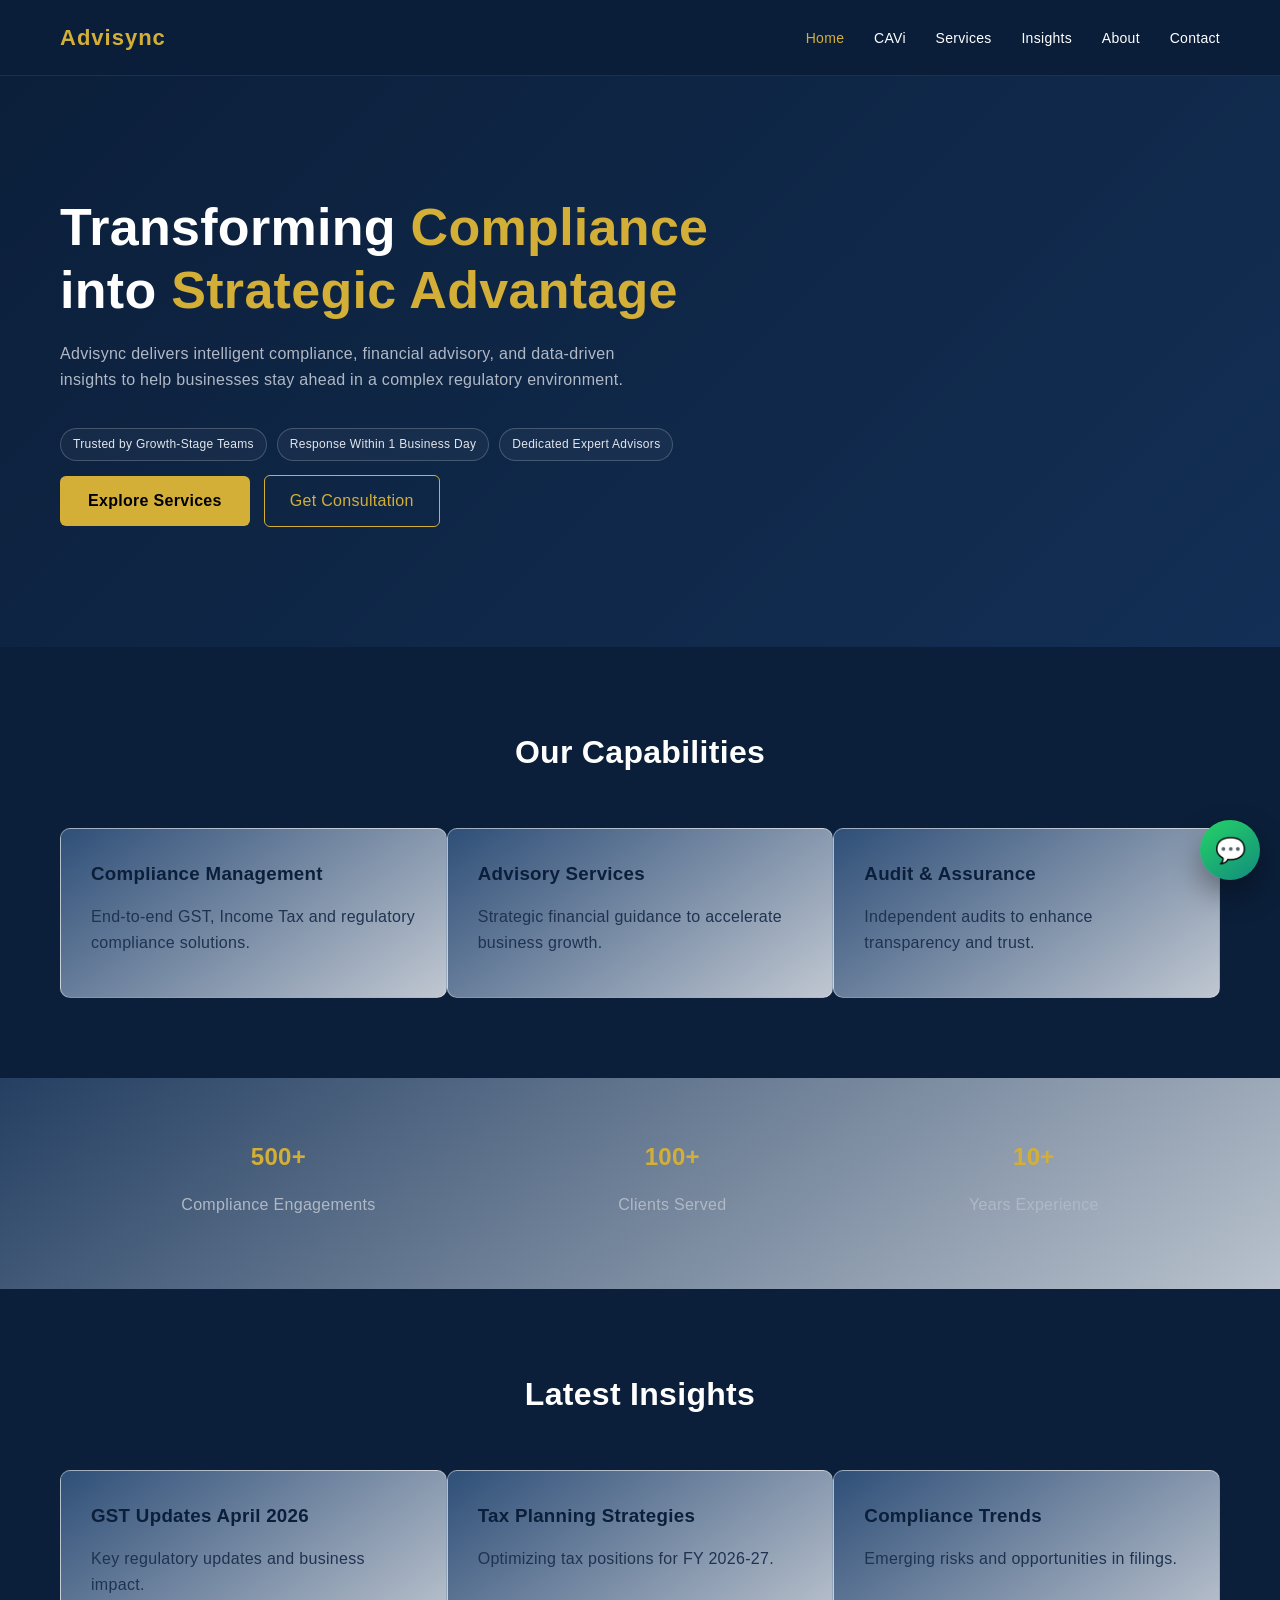
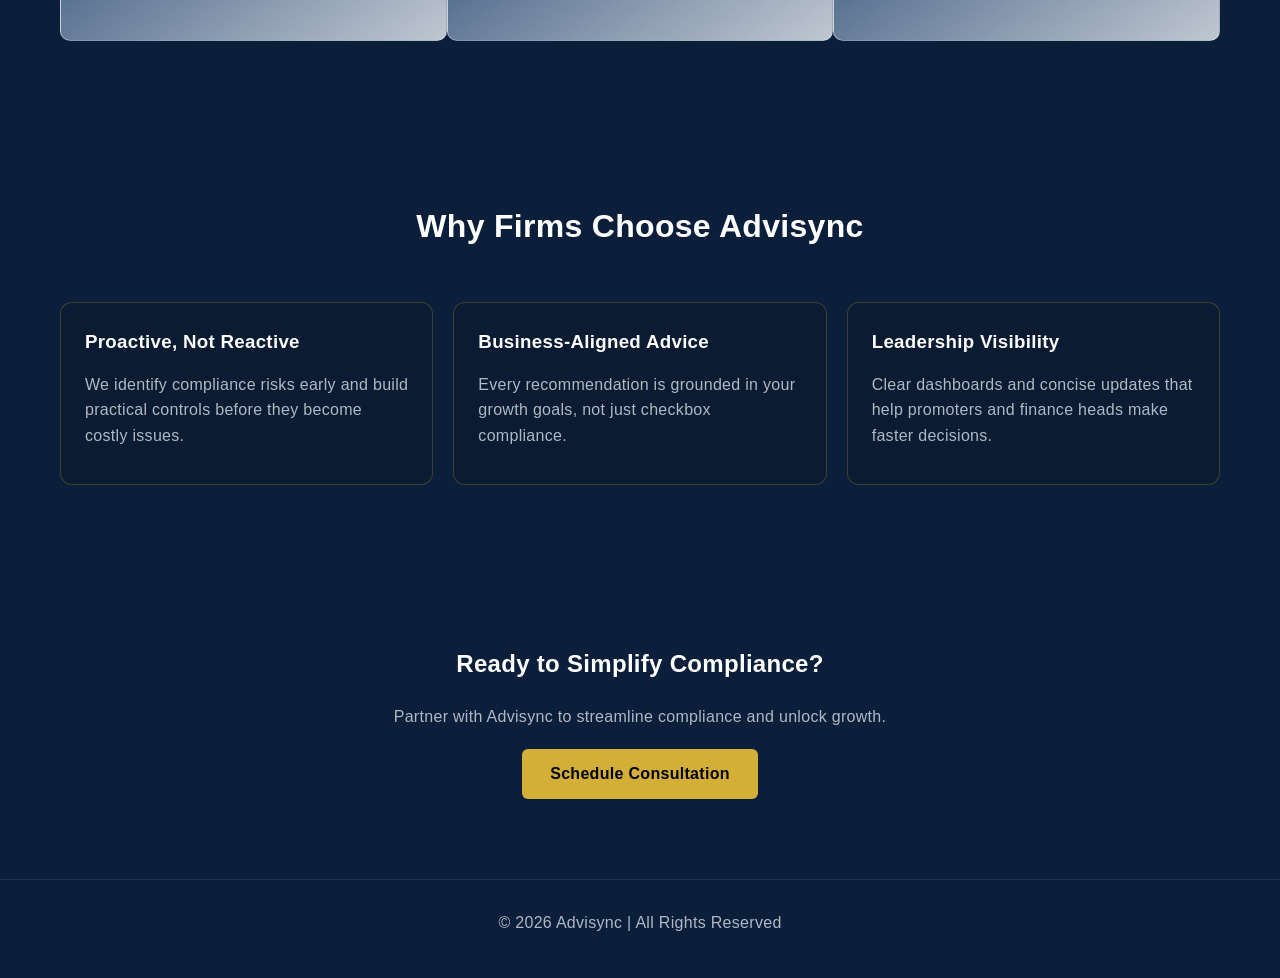
==== index.html @ ef825577 "Add TDS insights nested page" ====
<!DOCTYPE html>
<html lang="en">
<head>
    <meta charset="UTF-8">
    <meta name="viewport" content="width=device-width, initial-scale=1.0">
    <title>advisync | CAVi Tool for GST, ITC, TDS, AP & AR Reconciliation</title>

    <meta name="description" content="Advisync offers CAVi, an automation-first GST tool for ITC reconciliation, TDS reconciliation, accounts payable reconciliation, and accounts receivables reconciliation.">
    <meta name="keywords" content="CAVi, CAVi Tool, GST Tool, GST Automation Tool, ITC Reconciliation, TDS reconciliation, Accounts Payable Reconciliation, Accounts Receivables Reconciliation">
    <meta name="robots" content="index, follow">
    <link rel="canonical" href="https://advisync.in/index.html">
    <meta property="og:title" content="advisync | CAVi Tool for GST, ITC, TDS, AP & AR Reconciliation">
    <meta property="og:description" content="Advisync offers CAVi, an automation-first GST tool for ITC reconciliation, TDS reconciliation, accounts payable reconciliation, and accounts receivables reconciliation.">
    <meta property="og:type" content="website">
    <meta property="og:url" content="https://advisync.in/index.html">
    <meta name="twitter:card" content="summary">
    <script type="application/ld+json">
    {
      "@context": "https://schema.org",
      "@type": "WebPage",
      "name": "advisync | CAVi Tool for GST, ITC, TDS, AP & AR Reconciliation",
      "url": "https://advisync.in/index.html",
      "description": "Advisync offers CAVi, an automation-first GST tool for ITC reconciliation, TDS reconciliation, accounts payable reconciliation, and accounts receivables reconciliation.",
      "keywords": ["CAVi", "CAVi Tool", "GST Tool", "GST Automation Tool", "ITC Reconciliation", "TDS reconciliation", "Accounts Payable Reconciliation", "Accounts Receivables Reconciliation"]
    }
    </script>

    <link rel="stylesheet" href="/styles.css">

    
</head>

<body>

<header>
    <div class="logo">Advisync</div>
    <button type="button" class="nav-toggle" id="navToggle" aria-label="Toggle navigation" aria-expanded="false">☰</button>
    <nav>
        <a href="index.html">Home</a>
        <a href="cavi.html">CAVi</a>
        <a href="services.html">Services</a>
        <a href="insights.html">Insights</a>
        <a href="about.html">About</a>
        <a href="contact.html">Contact</a>
    </nav>
</header>

<!-- HERO -->
<section class="hero fade-in">
    <h1>
        Transforming <span>Compliance</span> into 
        <span>Strategic Advantage</span>
    </h1>
    <p>
        Advisync delivers intelligent compliance, financial advisory, and 
        data-driven insights to help businesses stay ahead in a complex 
        regulatory environment.
    </p>

    <div class="hero-buttons">
        <div class="trust-pills">
            <span>Trusted by Growth-Stage Teams</span>
            <span>Response Within 1 Business Day</span>
            <span>Dedicated Expert Advisors</span>
        </div>
        <a href="services.html" class="btn">Explore Services</a>
        <a href="contact.html" class="btn-outline">Get Consultation</a>
    </div>
</section>

<!-- SERVICES PREVIEW -->
<section class="section fade-in">
    <h2 class="section-title">Our Capabilities</h2>

    <div class="grid-3">

        <div class="card">
            <h3>Compliance Management</h3>
            <p>End-to-end GST, Income Tax and regulatory compliance solutions.</p>
        </div>

        <div class="card">
            <h3>Advisory Services</h3>
            <p>Strategic financial guidance to accelerate business growth.</p>
        </div>

        <div class="card">
            <h3>Audit & Assurance</h3>
            <p>Independent audits to enhance transparency and trust.</p>
        </div>

    </div>
</section>

<!-- STATS -->
<section class="section-dark fade-in">
    <div class="stats">
        <div>
            <h2>500+</h2>
            <p>Compliance Engagements</p>
        </div>

        <div>
            <h2>100+</h2>
            <p>Clients Served</p>
        </div>

        <div>
            <h2>10+</h2>
            <p>Years Experience</p>
        </div>
    </div>
</section>

<!-- INSIGHTS -->
<section class="section fade-in">
    <h2 class="section-title">Latest Insights</h2>

    <div class="grid-3">

        <div class="card">
            <h3>GST Updates April 2026</h3>
            <p>Key regulatory updates and business impact.</p>
        </div>

        <div class="card">
            <h3>Tax Planning Strategies</h3>
            <p>Optimizing tax positions for FY 2026-27.</p>
        </div>

        <div class="card">
            <h3>Compliance Trends</h3>
            <p>Emerging risks and opportunities in filings.</p>
        </div>

    </div>
</section>

<!-- WHY ADVISYNC -->
<section class="section fade-in">
    <h2 class="section-title">Why Firms Choose Advisync</h2>
    <div class="value-grid">
        <div class="value-item">
            <h3>Proactive, Not Reactive</h3>
            <p>We identify compliance risks early and build practical controls before they become costly issues.</p>
        </div>
        <div class="value-item">
            <h3>Business-Aligned Advice</h3>
            <p>Every recommendation is grounded in your growth goals, not just checkbox compliance.</p>
        </div>
        <div class="value-item">
            <h3>Leadership Visibility</h3>
            <p>Clear dashboards and concise updates that help promoters and finance heads make faster decisions.</p>
        </div>
    </div>
</section>

<!-- CTA -->
<section class="cta fade-in">
    <h2>Ready to Simplify Compliance?</h2>
    <p style="margin:20px 0;">
        Partner with Advisync to streamline compliance and unlock growth.
    </p>
    <a href="contact.html" class="btn">Schedule Consultation</a>
</section>
<footer>
    <p>© 2026 Advisync | All Rights Reserved</p>
</footer>
<div class="chatbot-container">
    <div class="chatbot-box" id="chatbox" aria-live="polite">
        <div class="chat-header">
            <div class="chat-profile">
                <div class="chat-avatar" aria-hidden="true">A</div>
                <div>
                    <span>CAVi - Your Virtual Assistant</span>
                    <small>Online • typically replies instantly</small>
                </div>
            </div>
            <button type="button" class="chat-close" onclick="toggleChat()" aria-label="Close chat">×</button>
        </div>

        <div class="chat-body" id="chatBody">
            <div class="bot-message">Hi 👋 I’m your CAVi - Your Virtual Assistant. How can I help you today?</div>
        </div>

        <div class="chat-input">
            <input type="text" id="userInput" placeholder="Type a message" aria-label="Type your message to CAVi - Your Virtual Assistant">
            <button type="button" onclick="sendMessage()" aria-label="Send message">➤</button>
        </div>
    </div>

    <button type="button" class="chat-launcher" onclick="toggleChat()" aria-label="Open CAVi - Your Virtual Assistant chat">
        💬
    </button>
</div>
<script src="/script.js"></script>
</body>
</html>
---- styles.css ----
/* =========================
   DESIGN SYSTEM (PREMIUM)
========================= */

:root {
    --navy: #0B1F3A;
    --navy-light: #2f4f78;
    --silver: #c0c7d1;
    --silver-soft: #e2e6ec;
    --gold: #D4AF37;
    --gold-soft: #e6c76a;
    --text: #ffffff;
    --text-muted: #b0b8c5;
    --bg-dark: #09172b;
}

/* =========================
   RESET & BASE
========================= */

* {
    margin: 0;
    padding: 0;
    box-sizing: border-box;
}

body {
    font-family: 'Inter', 'Segoe UI', sans-serif;
    background: var(--navy);
    color: var(--text);
    line-height: 1.6;
    letter-spacing: 0.3px;
}

/* =========================
   TYPOGRAPHY
========================= */

h1, h2, h3 {
    font-weight: 600;
    margin-bottom: 15px;
}

p {
    color: var(--text-muted);
    margin-bottom: 12px;
}

/* =========================
   HEADER (STICKY)
========================= */

header {
    display: flex;
    justify-content: space-between;
    align-items: center;
    padding: 20px 60px;

    position: sticky;
    top: 0;
    z-index: 10000;
    isolation: isolate;

    background: rgba(11, 31, 58, 0.95);
    backdrop-filter: blur(8px);

    border-bottom: 1px solid rgba(255,255,255,0.08);
    transition: all 0.3s ease;
}

.logo {
    font-size: 22px;
    font-weight: 700;
    color: var(--gold);
    letter-spacing: 1px;
}

.nav-toggle {
    display: none;
    border: 1px solid rgba(212, 175, 55, 0.55);
    color: var(--gold);
    background: rgba(9, 23, 43, 0.6);
    border-radius: 8px;
    font-size: 22px;
    line-height: 1;
    padding: 6px 10px;
    cursor: pointer;
    transition: background 0.25s ease, transform 0.25s ease;
}

.nav-toggle[aria-expanded="true"] {
    background: rgba(212, 175, 55, 0.18);
    transform: rotate(90deg);
}

/* NAV */

nav a {
    color: var(--text);
    margin-left: 25px;
    text-decoration: none;
    font-size: 14px;
    position: relative;
    transition: 0.3s;
}

nav a::after {
    content: "";
    position: absolute;
    bottom: -5px;
    left: 0;
    width: 0%;
    height: 2px;
    background: var(--gold);
    transition: 0.3s;
}

nav a:hover {
    color: var(--gold);
}

nav a:hover::after {
    width: 100%;
}

/* =========================
   SECTIONS
========================= */

.section {
    padding: 80px 60px;
}

.section-title {
    text-align: center;
    font-size: 32px;
    margin-bottom: 50px;
}

/* =========================
   HERO
========================= */

.hero {
    padding: 120px 60px;
    background: linear-gradient(135deg, #0B1F3A, #132f55);
}

.hero h1 {
    font-size: 52px;
    max-width: 750px;
    line-height: 1.2;
}

.hero span {
    color: var(--gold);
}

.hero p {
    max-width: 600px;
    margin-top: 20px;
}


.hero-buttons {
    margin-top: 30px;
    display: flex;
    flex-wrap: wrap;
    align-items: center;
    gap: 14px;
}

.trust-pills {
    display: flex;
    flex-wrap: wrap;
    gap: 10px;
    width: 100%;
    margin-top: 6px;
}

.trust-pills span {
    font-size: 12px;
    color: var(--silver-soft);
    border: 1px solid rgba(255,255,255,0.2);
    border-radius: 999px;
    padding: 6px 12px;
    background: rgba(255,255,255,0.04);
}

.section-dark {
    background: var(--bg-dark);
}

.cta {
    text-align: center;
    padding: 80px 60px;
}

.value-grid {
    display: grid;
    gap: 20px;
    grid-template-columns: repeat(auto-fit, minmax(260px, 1fr));
}

.value-item {
    padding: 24px;
    border: 1px solid rgba(212,175,55,0.25);
    border-radius: 12px;
    background: rgba(9,23,43,0.45);
}

/* =========================
   BUTTONS
========================= */

.btn {
    display: inline-block;
    background: var(--gold);
    color: black;
    padding: 12px 28px;
    border-radius: 6px;
    font-weight: 600;
    text-decoration: none;
    transition: all 0.3s ease;
}

.btn:hover {
    background: var(--gold-soft);
    transform: translateY(-2px);
}

.btn-outline {
    border: 1px solid var(--gold);
    color: var(--gold);
    padding: 12px 25px;
    border-radius: 6px;
    text-decoration: none;
    transition: 0.3s;
}

.btn-outline:hover {
    background: var(--gold);
    color: black;
}

/* =========================
   GRID SYSTEM
========================= */

.grid {
    display: grid;
    gap: 30px;
}

.grid-3 {
    display: grid;
    grid-template-columns: repeat(auto-fit, minmax(280px, 1fr));
}

/* =========================
   CARDS (PREMIUM LOOK)
========================= */

.card {
    background: linear-gradient(145deg, #2f4f78, #c0c7d1);
    padding: 30px;
    border-radius: 10px;
    border: 1px solid rgba(226,230,236,0.45);

    transition: all 0.3s ease;
}


.card h3 {
    color: #0b1f3a;
}

.card p {
    color: #1f3350;
}

.card:hover {
    transform: translateY(-8px);
    border-color: rgba(212, 175, 55, 0.3);
    box-shadow: 0 10px 25px rgba(0,0,0,0.4);
}

/* =========================
   STATS
========================= */

.stats {
    display: flex;
    justify-content: space-around;
    text-align: center;
    padding: 60px;
    background: linear-gradient(145deg, #243f62, #b9c2cd);
}

.stats h2 {
    color: var(--gold);
}

/* =========================
   FORMS
========================= */

input, textarea {
    width: 100%;
    padding: 12px;
    margin-top: 10px;
    border-radius: 6px;
    border: none;
    outline: none;
    background: #132f55;
    color: white;
}

textarea {
    height: 120px;
}

/* =========================
   FOOTER
========================= */

footer {
    text-align: center;
    padding: 30px;
    border-top: 1px solid rgba(255,255,255,0.08);
    color: var(--text-muted);
}

/* =========================
   CHATBOT
========================= */

.chatbot-container {
    position: fixed;
    right: 20px;
    bottom: 20px;
    z-index: 1100;
    font-family: 'Inter', 'Segoe UI', sans-serif;
}

.chat-launcher {
    display: grid;
    place-items: center;
    border: none;
    width: 60px;
    height: 60px;
    margin-left: auto;
    border-radius: 50%;
    background: linear-gradient(145deg, #25d366, #128c7e);
    color: #ffffff;
    box-shadow: 0 14px 30px rgba(0, 0, 0, 0.38);
    cursor: pointer;
    font-size: 25px;
    transition: transform 0.2s ease, box-shadow 0.2s ease;
}

.chat-launcher:hover {
    transform: translateY(-2px) scale(1.03);
    box-shadow: 0 18px 36px rgba(0, 0, 0, 0.45);
}

.chatbot-box {
    display: flex;
    flex-direction: column;
    width: min(370px, calc(100vw - 40px));
    height: min(560px, calc(100vh - 120px));
    margin-bottom: 14px;
    overflow: hidden;
    border: 1px solid rgba(255, 255, 255, 0.18);
    border-radius: 18px;
    background: #efe7dd;
    box-shadow: 0 24px 55px rgba(0, 0, 0, 0.48);
    opacity: 0;
    transform: translateY(18px) scale(0.96);
    pointer-events: none;
    visibility: hidden;
    transition: opacity 0.22s ease, transform 0.22s ease, visibility 0.22s ease;
}

.chatbot-box.is-open {
    opacity: 1;
    transform: translateY(0) scale(1);
    pointer-events: auto;
    visibility: visible;
}

.chat-header {
    display: flex;
    justify-content: space-between;
    align-items: center;
    padding: 12px 14px;
    background: #075e54;
    color: #ffffff;
}

.chat-profile {
    display: flex;
    align-items: center;
    gap: 10px;
}

.chat-avatar {
    display: grid;
    place-items: center;
    width: 38px;
    height: 38px;
    border-radius: 50%;
    background: linear-gradient(145deg, var(--gold), var(--gold-soft));
    color: #10253e;
    font-weight: 800;
}

.chat-profile span {
    display: block;
    font-size: 15px;
    font-weight: 700;
    line-height: 1.2;
}

.chat-profile small {
    display: block;
    color: rgba(255, 255, 255, 0.76);
    font-size: 11px;
    line-height: 1.2;
    margin-top: 3px;
}

.chat-header button {
    border: none;
    background: transparent;
    color: #ffffff;
    font-size: 25px;
    line-height: 1;
    cursor: pointer;
}

.chat-body {
    position: relative;
    flex: 1;
    padding: 18px 14px;
    overflow-y: auto;
    background:
        radial-gradient(circle at 10% 20%, rgba(255,255,255,0.32) 0 1px, transparent 1px),
        radial-gradient(circle at 80% 30%, rgba(255,255,255,0.26) 0 1px, transparent 1px),
        #e6ddd4;
    background-size: 34px 34px;
}

.user-message,
.bot-message {
    position: relative;
    width: fit-content;
    max-width: 82%;
    padding: 9px 12px;
    margin-bottom: 10px;
    border-radius: 10px;
    color: #111b21;
    font-size: 14px;
    line-height: 1.42;
    box-shadow: 0 1px 1px rgba(0, 0, 0, 0.13);
    white-space: pre-wrap;
    word-break: break-word;
}

.bot-message {
    margin-right: auto;
    border-top-left-radius: 3px;
    background: #ffffff;
}

.user-message {
    margin-left: auto;
    border-top-right-radius: 3px;
    background: #dcf8c6;
}

.bot-message.is-thinking {
    color: #5f6b72;
    font-style: italic;
}

.chat-input {
    display: flex;
    align-items: center;
    gap: 9px;
    padding: 10px;
    background: #f0f2f5;
}

.chat-input input {
    width: 100%;
    margin-top: 0;
    border: none;
    border-radius: 999px;
    background: #ffffff;
    color: #111b21;
    padding: 12px 15px;
    font-size: 14px;
}

.chat-input input::placeholder {
    color: #667781;
}

.chat-input input:disabled {
    opacity: 0.65;
}

.chat-input button {
    display: grid;
    place-items: center;
    flex: 0 0 44px;
    width: 44px;
    height: 44px;
    border: none;
    border-radius: 50%;
    background: #128c7e;
    color: #ffffff;
    cursor: pointer;
    font-size: 18px;
    font-weight: 700;
}

.chat-input button:hover {
    background: #075e54;
}

/* =========================
   ANIMATIONS
========================= */

.fade-in {
    opacity: 0;
    transform: translateY(30px);
    transition: all 0.8s ease;
}

.fade-in.show {
    opacity: 1;
    transform: translateY(0);
}

/* =========================
   CONTACT WIDGET
========================= */

.contact-widget {
    position: fixed;
    bottom: 25px;
    right: 25px;
    z-index: 1000;
}

.main-btn {
    background: var(--gold);
    padding: 16px;
    border-radius: 50%;
    border: none;
    cursor: pointer;
}

/* =========================
   RESPONSIVE
========================= */

@media(max-width:768px) {

    header {
        padding: 15px 20px;
        position: sticky;
    }

    .nav-toggle {
        display: inline-flex;
        align-items: center;
        justify-content: center;
    }

    header nav {
        position: fixed;
        top: 69px;
        left: 0;
        right: 0;
        z-index: 10001;
        display: flex;
        flex-direction: column;
        gap: 2px;
        max-height: calc(100dvh - 69px);
        padding: 12px 16px 16px;
        overflow-y: auto;
        background: rgba(9, 23, 43, 0.98);
        border-bottom: 1px solid rgba(255,255,255,0.08);
        box-shadow: 0 18px 40px rgba(0, 0, 0, 0.35);
        opacity: 0;
        visibility: hidden;
        transform: translate3d(0, -16px, 0);
        pointer-events: none;
        backdrop-filter: blur(10px);
        -webkit-backdrop-filter: blur(10px);
        transition: opacity 0.28s ease, transform 0.28s ease, visibility 0.28s ease;
    }

    header nav a {
        margin-left: 0;
        padding: 10px 8px;
        border-radius: 6px;
        font-size: 15px;
    }

    header nav a:hover {
        background: rgba(212, 175, 55, 0.1);
    }

    header nav.is-open {
        opacity: 1;
        visibility: visible;
        transform: translate3d(0, 0, 0);
        pointer-events: auto;
    }

    body.mobile-nav-open {
        overflow-x: hidden;
    }

    .section {
        padding: 50px 20px;
    }

    .hero {
        padding: 80px 20px;
    }

    .hero h1 {
        font-size: 32px;
    }

    .hero-buttons {
        display: grid;
        gap: 12px;
    }

    .trust-pills span {
        width: 100%;
        text-align: center;
    }

    .btn,
    .btn-outline {
        width: 100%;
        margin-left: 0;
        text-align: center;
    }

    .stats {
        flex-direction: column;
        gap: 20px;
        padding: 38px 20px;
    }

    .chatbot-container {
        left: 12px;
        right: 12px;
        bottom: 12px;
    }

    .chatbot-box {
        width: 100%;
        max-height: 68vh;
    }

    .chat-launcher {
        margin-left: auto;
        display: block;
    }
}
.cavi-fab{
  position: fixed;
  right: 18px;
  bottom: 18px;
  width: 56px;
  height: 56px;
  border-radius: 999px;
  border: 0;
  cursor: pointer;
  font-size: 20px;
  box-shadow: 0 12px 30px rgba(0,0,0,.25);
  z-index: 9999;
}

.cavi-panel{
  position: fixed;
  right: 18px;
  bottom: 86px;
  width: 360px;
  max-width: calc(100vw - 36px);
  height: 520px;
  max-height: calc(100vh - 120px);
  background: rgba(255,255,255,.95);
  border: 1px solid rgba(0,0,0,.08);
  border-radius: 16px;
  box-shadow: 0 18px 60px rgba(0,0,0,.25);
  display: none;
  flex-direction: column;
  overflow: hidden;
  z-index: 9999;
  backdrop-filter: blur(10px);
}

.cavi-panel.open{ display:flex; }

.cavi-header{
  display:flex;
  justify-content: space-between;
  align-items:center;
  padding: 12px 12px;
  border-bottom: 1px solid rgba(0,0,0,.08);
}

.cavi-title{ display:flex; align-items:center; gap:10px; }
.cavi-dot{
  width:10px; height:10px; border-radius:999px;
  background: #19c37d;
  box-shadow: 0 0 0 4px rgba(25,195,125,.15);
}
.cavi-name{ font-weight: 700; }
.cavi-sub{ font-size: 12px; opacity: .7; }

.cavi-actions{ display:flex; gap:8px; }
.cavi-icon-btn{
  border: 1px solid rgba(0,0,0,.10);
  background: transparent;
  border-radius: 10px;
  padding: 6px 10px;
  cursor: pointer;
}

.cavi-chat{
  padding: 12px;
  overflow-y: auto;
  flex: 1;
  display:flex;
  flex-direction: column;
  gap: 10px;
}

.cavi-msg{
  max-width: 85%;
  padding: 10px 12px;
  border-radius: 14px;
  border: 1px solid rgba(0,0,0,.08);
  line-height: 1.35;
  white-space: pre-wrap;
  word-break: break-word;
}

.cavi-user{
  align-self: flex-end;
  background: rgba(0,0,0,.06);
}

.cavi-bot{
  align-self: flex-start;
  background: rgba(255,255,255,1);
}

.cavi-suggestions{
  display:flex;
  gap:8px;
  flex-wrap: wrap;
  padding: 10px 12px;
  border-top: 1px solid rgba(0,0,0,.06);
  border-bottom: 1px solid rgba(0,0,0,.06);
}

.cavi-chip{
  border: 1px solid rgba(0,0,0,.10);
  background: transparent;
  border-radius: 999px;
  padding: 6px 10px;
  cursor: pointer;
  font-size: 12px;
}

.cavi-inputbar{
  display:flex;
  gap:8px;
  padding: 10px 12px;
}

.cavi-input{
  flex:1;
  padding: 10px 12px;
  border-radius: 12px;
  border: 1px solid rgba(0,0,0,.12);
  outline: none;
}

.cavi-send{
  padding: 10px 14px;
  border-radius: 12px;
  border: 0;
  cursor: pointer;
  box-shadow: 0 10px 24px rgba(0,0,0,.18);
}

.cavi-footer{
  padding: 8px 12px 12px 12px;
  font-size: 11px;
  opacity: .7;
}

@media (max-width: 480px){
  .cavi-panel{
    right: 10px;
    bottom: 76px;
    width: calc(100vw - 20px);
    height: min(70vh, 560px);
  }
}
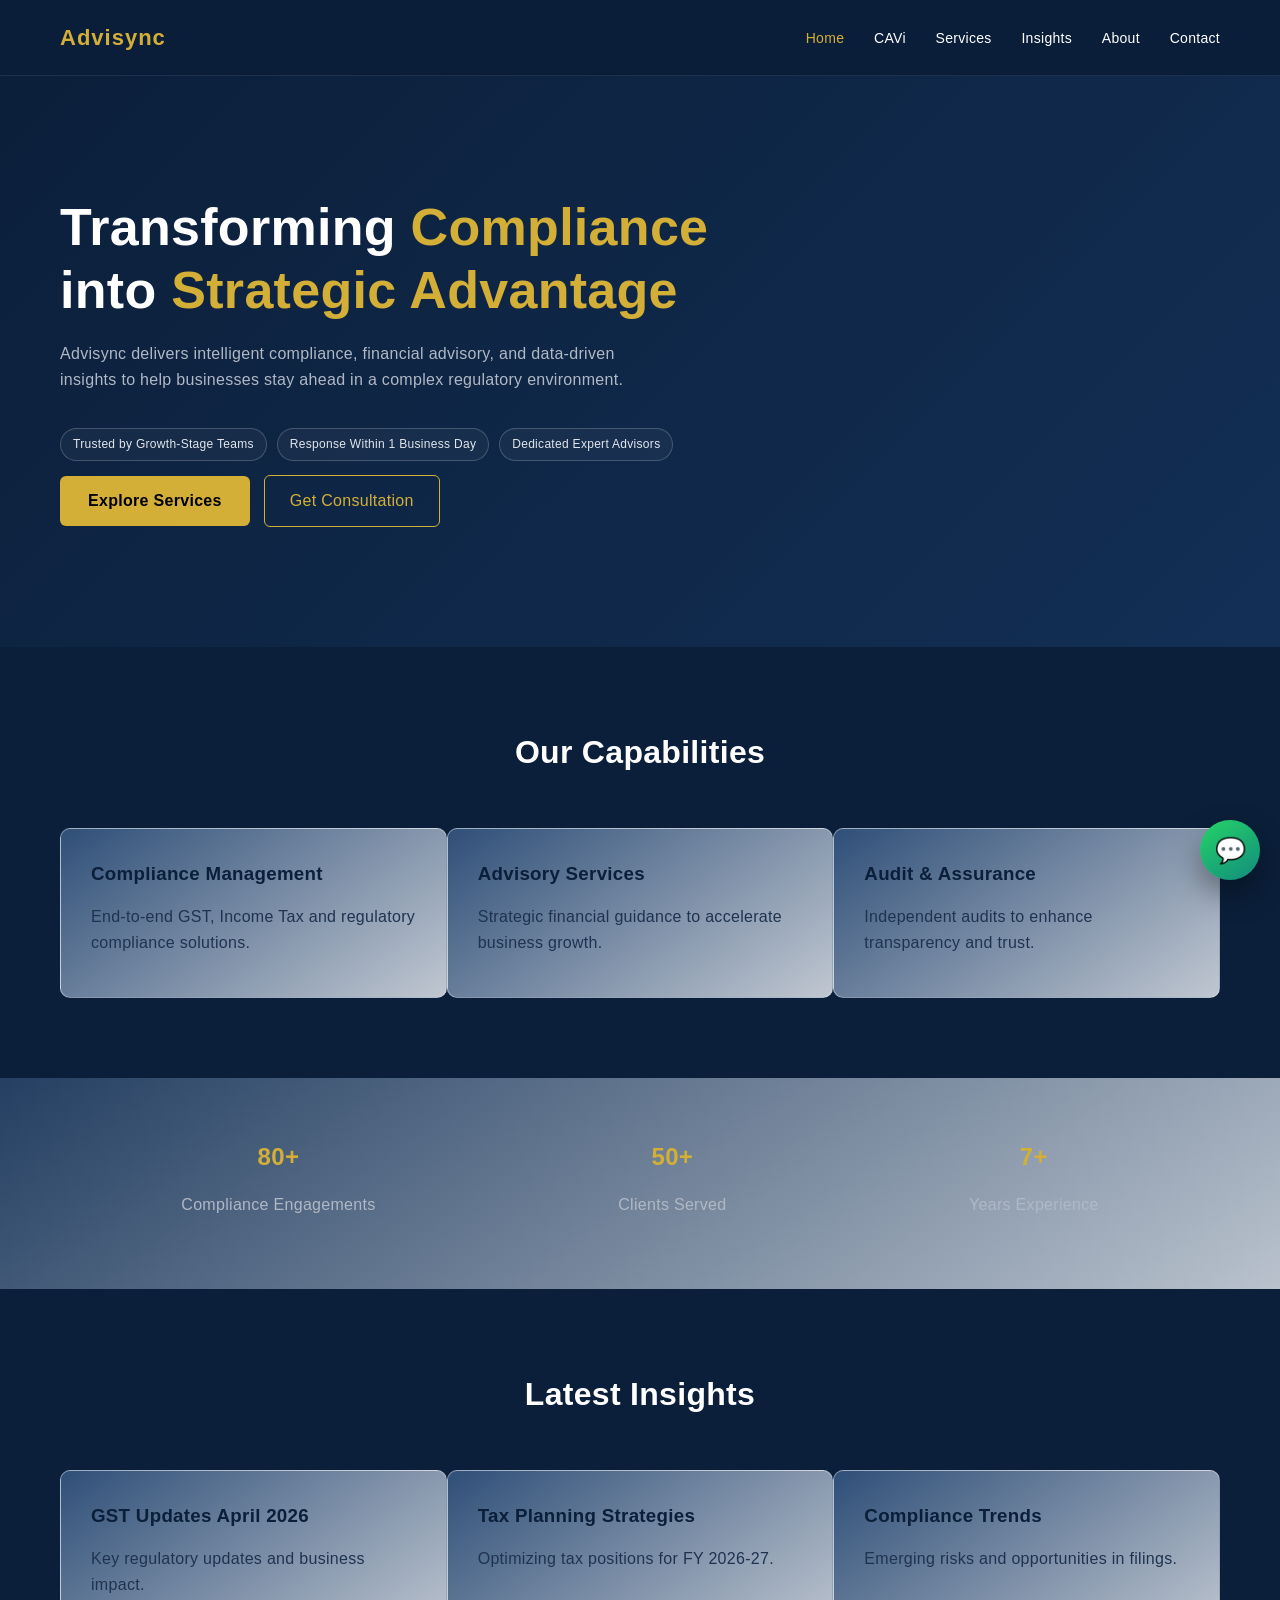
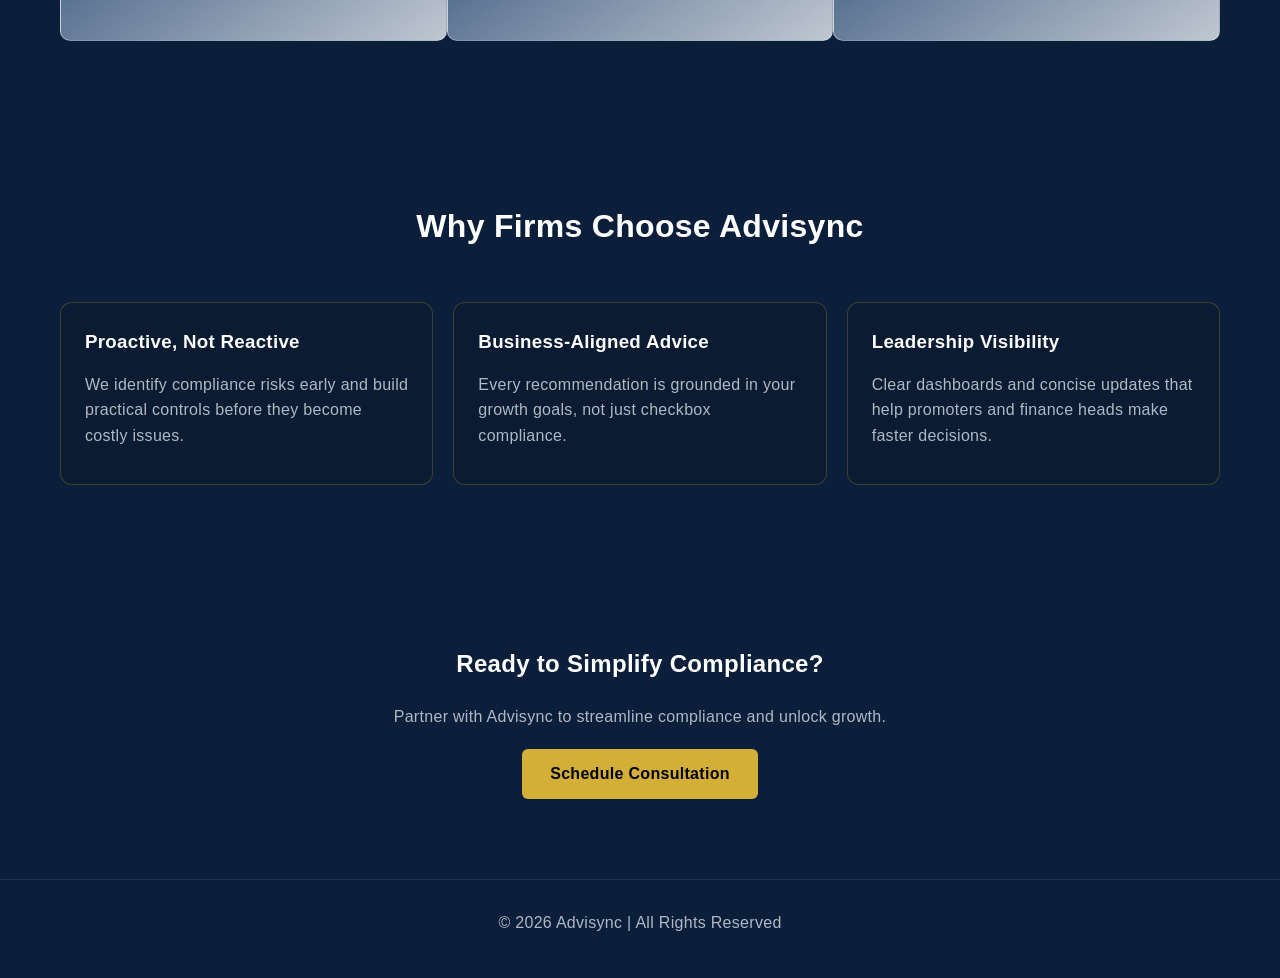
==== commit 7af51623: "Update statistics in index.html" ====
--- a/index.html
+++ b/index.html
@@ -96,17 +96,17 @@
 <section class="section-dark fade-in">
     <div class="stats">
         <div>
-            <h2>500+</h2>
+            <h2>80+</h2>
             <p>Compliance Engagements</p>
         </div>
 
         <div>
-            <h2>100+</h2>
+            <h2>50+</h2>
             <p>Clients Served</p>
         </div>
 
         <div>
-            <h2>10+</h2>
+            <h2>7+</h2>
             <p>Years Experience</p>
         </div>
     </div>
--- a/styles.css
+++ b/styles.css
@@ -551,17 +551,65 @@
 
 .contact-widget {
     position: fixed;
-    bottom: 25px;
     right: 25px;
-    z-index: 1000;
+    bottom: 100px;
+    z-index: 1090;
+    display: grid;
+    justify-items: end;
+    gap: 12px;
+}
+
+.contact-options {
+    display: grid;
+    gap: 10px;
+    opacity: 0;
+    visibility: hidden;
+    transform: translateY(12px);
+    pointer-events: none;
+    transition: opacity 0.2s ease, transform 0.2s ease, visibility 0.2s ease;
+}
+
+.contact-options.show {
+    opacity: 1;
+    visibility: visible;
+    transform: translateY(0);
+    pointer-events: auto;
+}
+
+.contact-widget .option,
+.main-btn {
+    display: grid;
+    place-items: center;
+    width: 56px;
+    height: 56px;
+    border-radius: 50%;
+    border: none;
+    color: #ffffff;
+    text-decoration: none;
+    box-shadow: 0 12px 26px rgba(0, 0, 0, 0.34);
+    cursor: pointer;
+}
+
+.contact-widget .option {
+    font-size: 22px;
+}
+
+.contact-widget .whatsapp {
+    background: #25d366;
+}
+
+.contact-widget .call {
+    background: #128c7e;
+}
+
+.contact-widget .email {
+    background: #d44638;
 }
 
 .main-btn {
     background: var(--gold);
-    padding: 16px;
-    border-radius: 50%;
-    border: none;
-    cursor: pointer;
+    color: #09172b;
+    font-size: 22px;
 }
 
 /* =========================
@@ -677,6 +725,11 @@
         margin-left: auto;
         display: block;
     }
+
+    .contact-widget {
+        right: 16px;
+        bottom: 84px;
+    }
 }
 .cavi-fab{
   position: fixed;
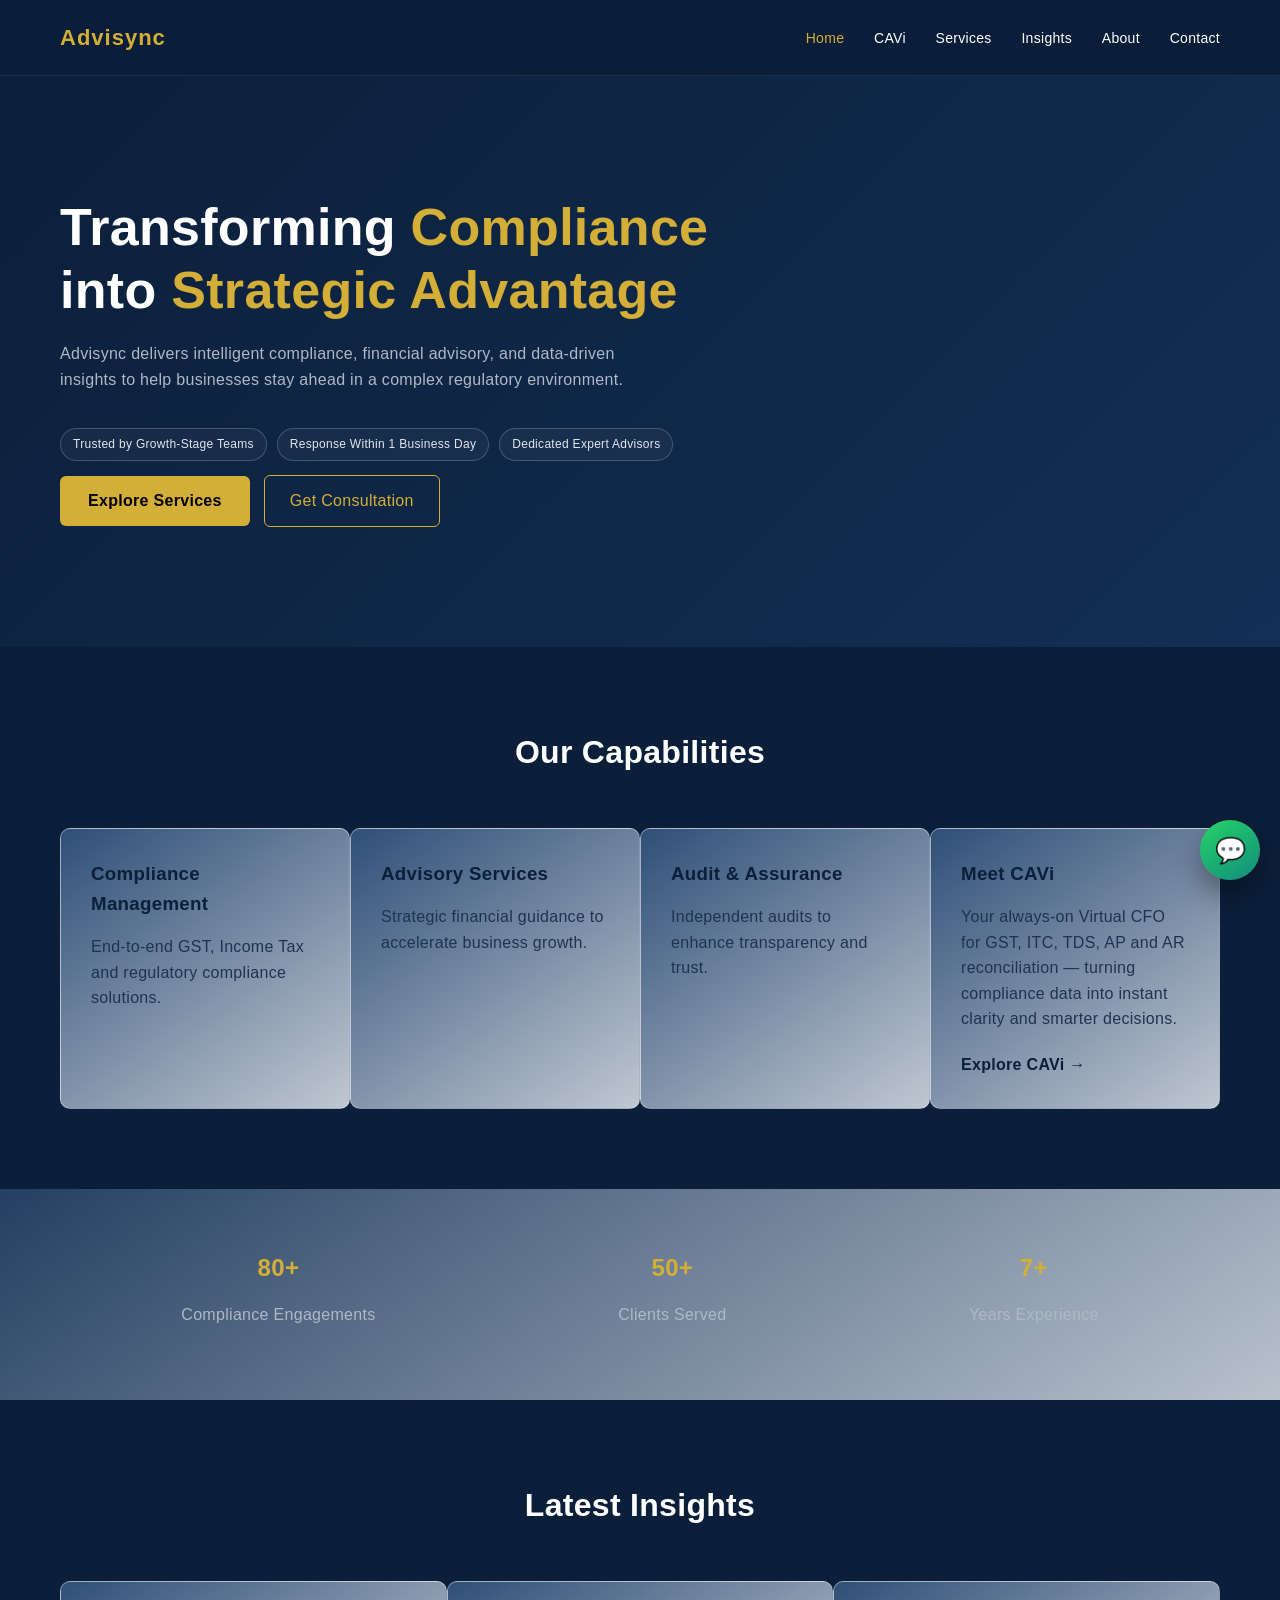
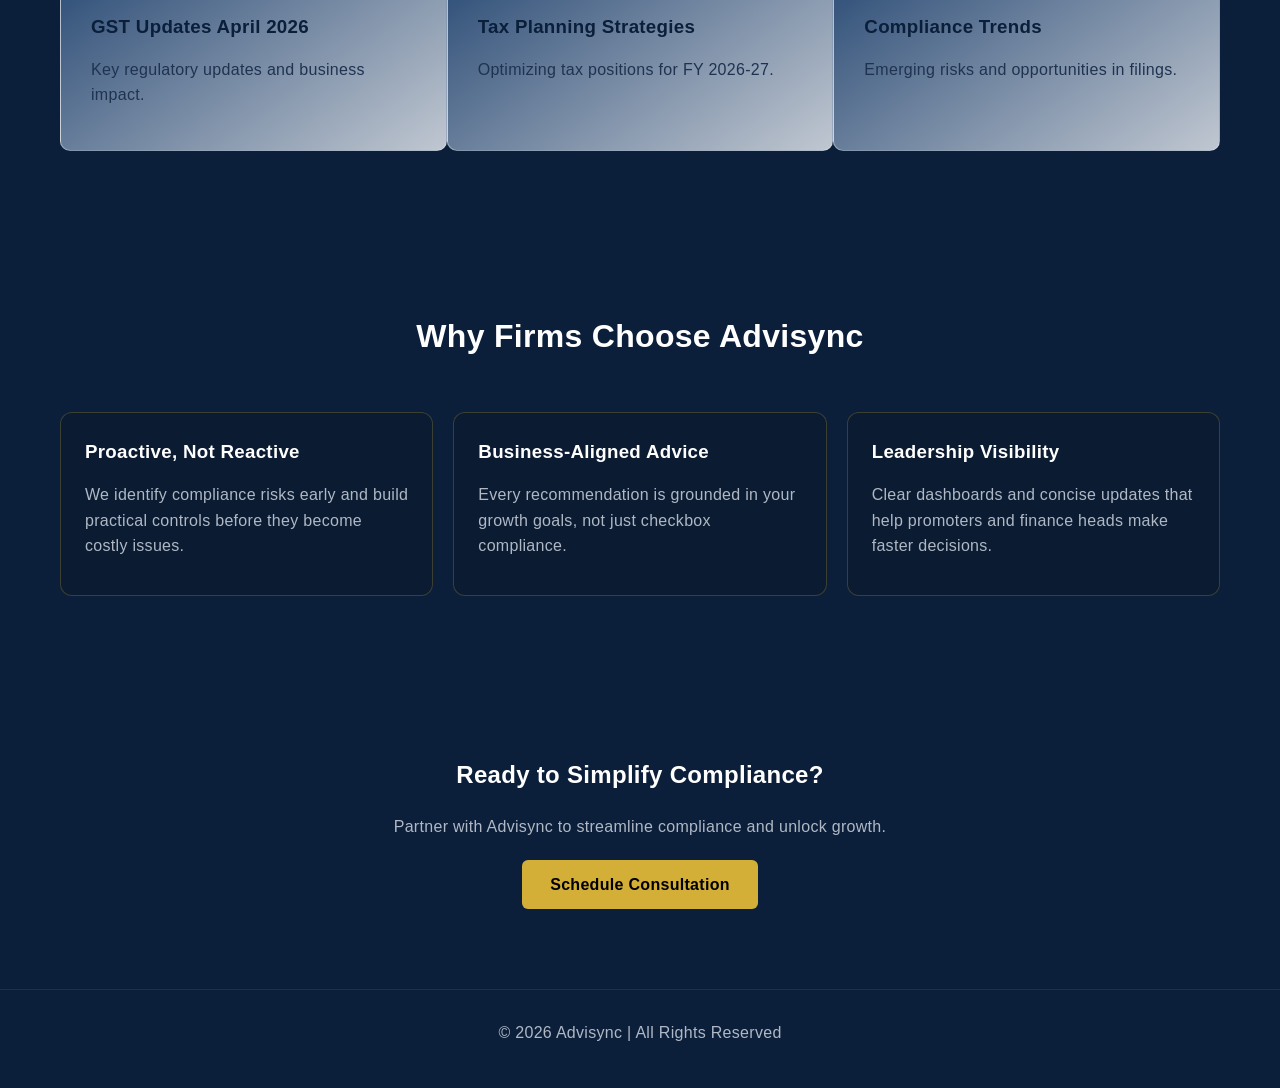
==== commit 003f7327: "Add CAVi capability card" ====
--- a/index.html
+++ b/index.html
@@ -89,6 +89,12 @@
             <p>Independent audits to enhance transparency and trust.</p>
         </div>
 
+        <a class="card card-link" href="cavi.html" aria-label="Learn more about CAVi">
+            <h3>Meet CAVi</h3>
+            <p>Your always-on Virtual CFO for GST, ITC, TDS, AP and AR reconciliation — turning compliance data into instant clarity and smarter decisions.</p>
+            <span>Explore CAVi →</span>
+        </a>
+
     </div>
 </section>
 
--- a/styles.css
+++ b/styles.css
@@ -283,6 +283,24 @@
     transform: translateY(-8px);
     border-color: rgba(212, 175, 55, 0.3);
     box-shadow: 0 10px 25px rgba(0,0,0,0.4);
+}
+
+.card-link {
+    display: block;
+    color: inherit;
+    text-decoration: none;
+}
+
+.card-link span {
+    display: inline-block;
+    margin-top: 8px;
+    color: var(--navy);
+    font-weight: 700;
+}
+
+.card-link:focus-visible {
+    outline: 3px solid var(--gold);
+    outline-offset: 4px;
 }
 
 /* =========================
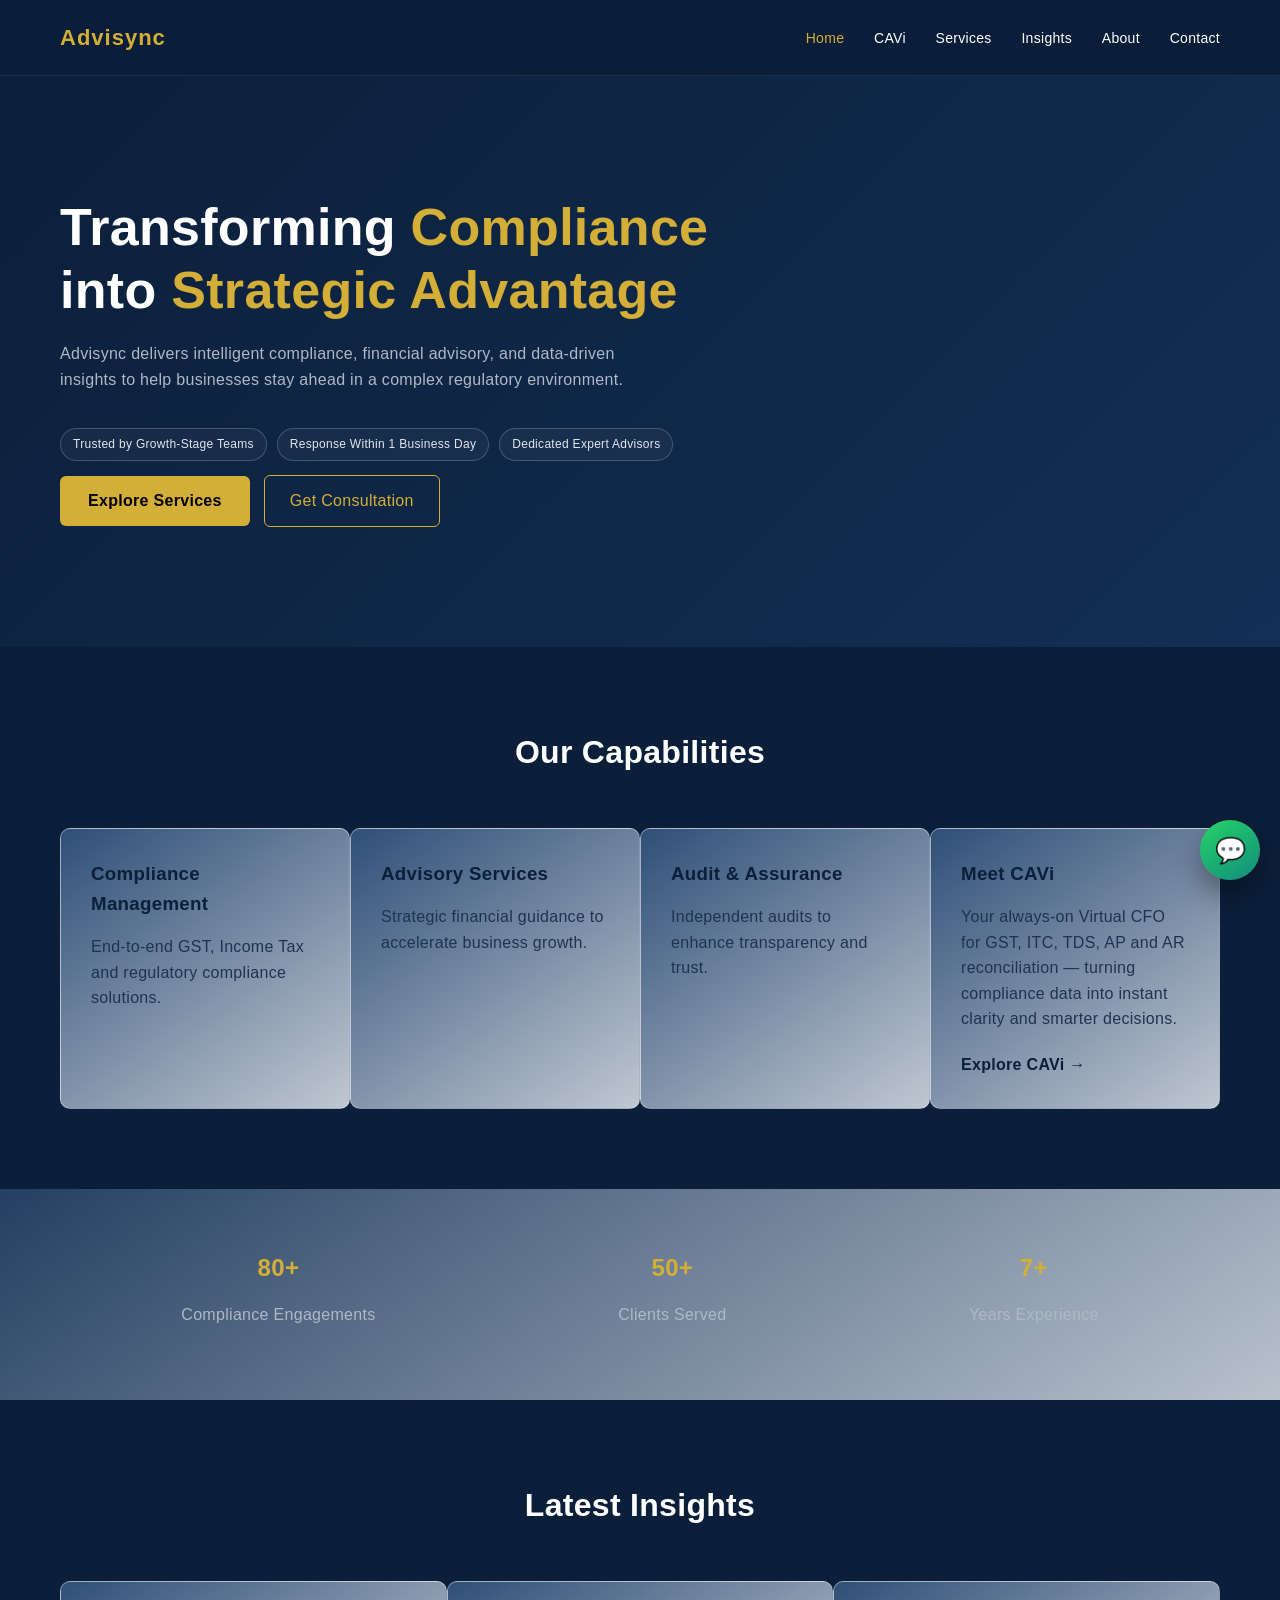
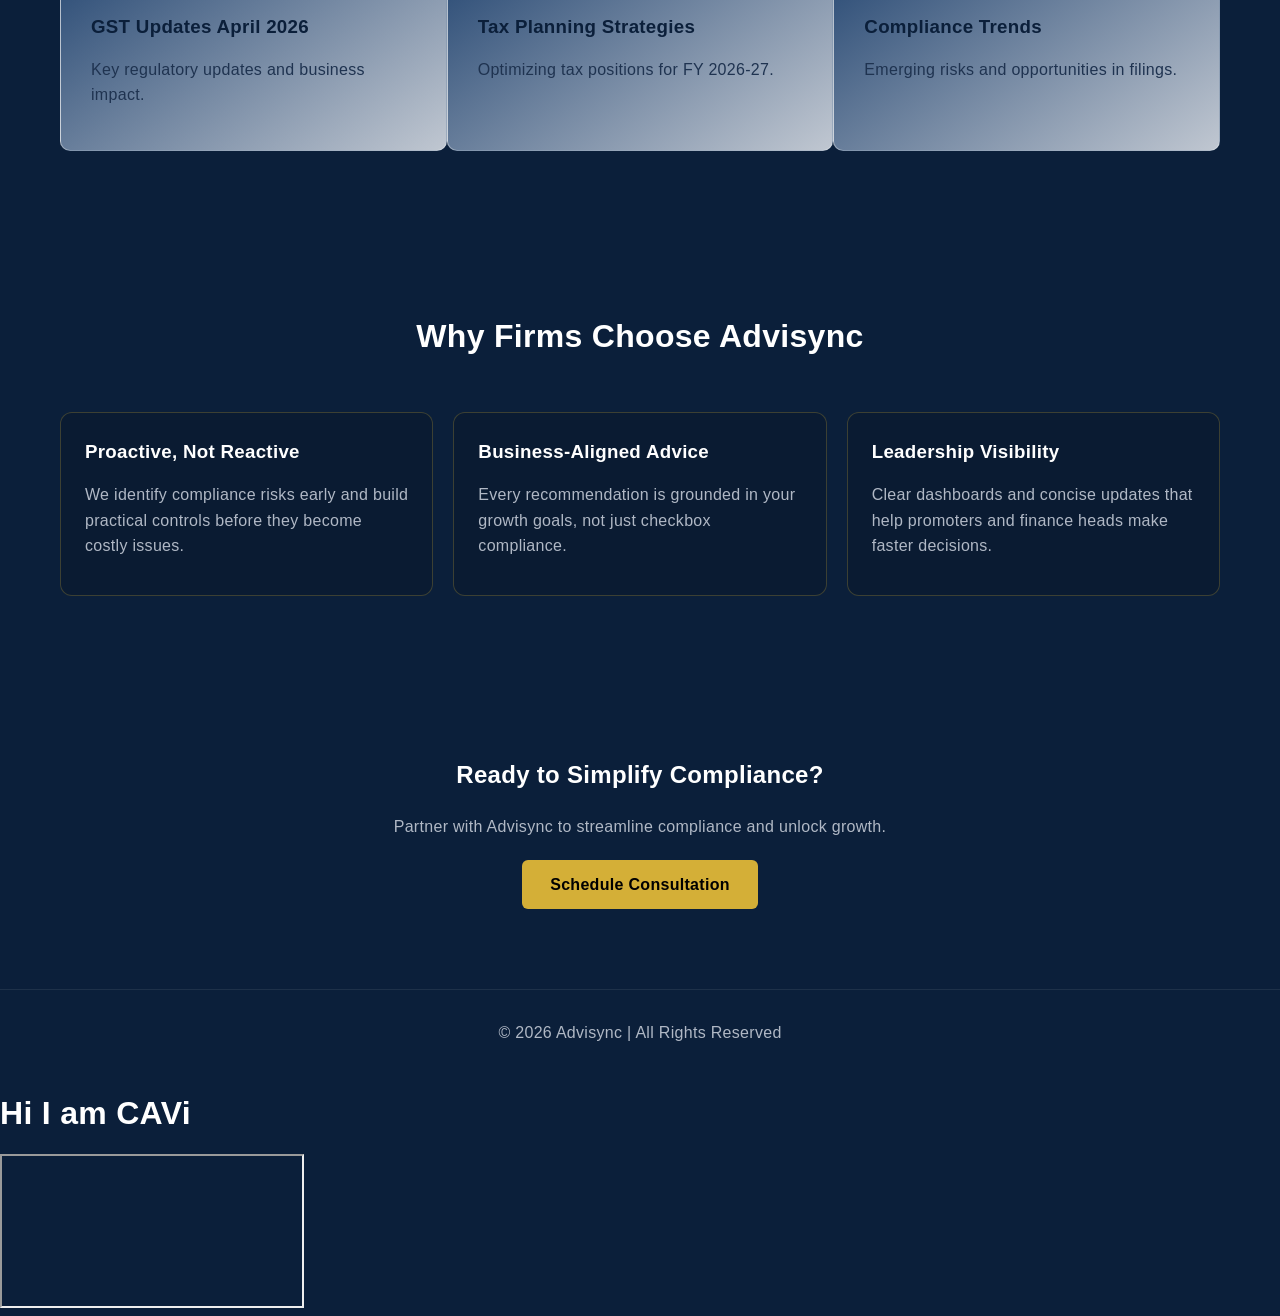
==== commit 27c45989: "Add heading and LiveAvatar iframe to index.html Added a heading and an iframe for LiveAvatar embed." ====
--- a/index.html
+++ b/index.html
@@ -201,4 +201,8 @@
 </div>
 <script src="/script.js"></script>
 </body>
+    <h1>Hi I am CAVi</h1>
+<iframe src="https://embed.liveavatar.com/v1/5b221832-e2c0-427c-99fa-3755a11f98a5?orientation=vertical" allow="microphone" title="LiveAvatar Embed" style="aspect-ratio: 9/16;"></iframe>
+</body>
+
 </html>
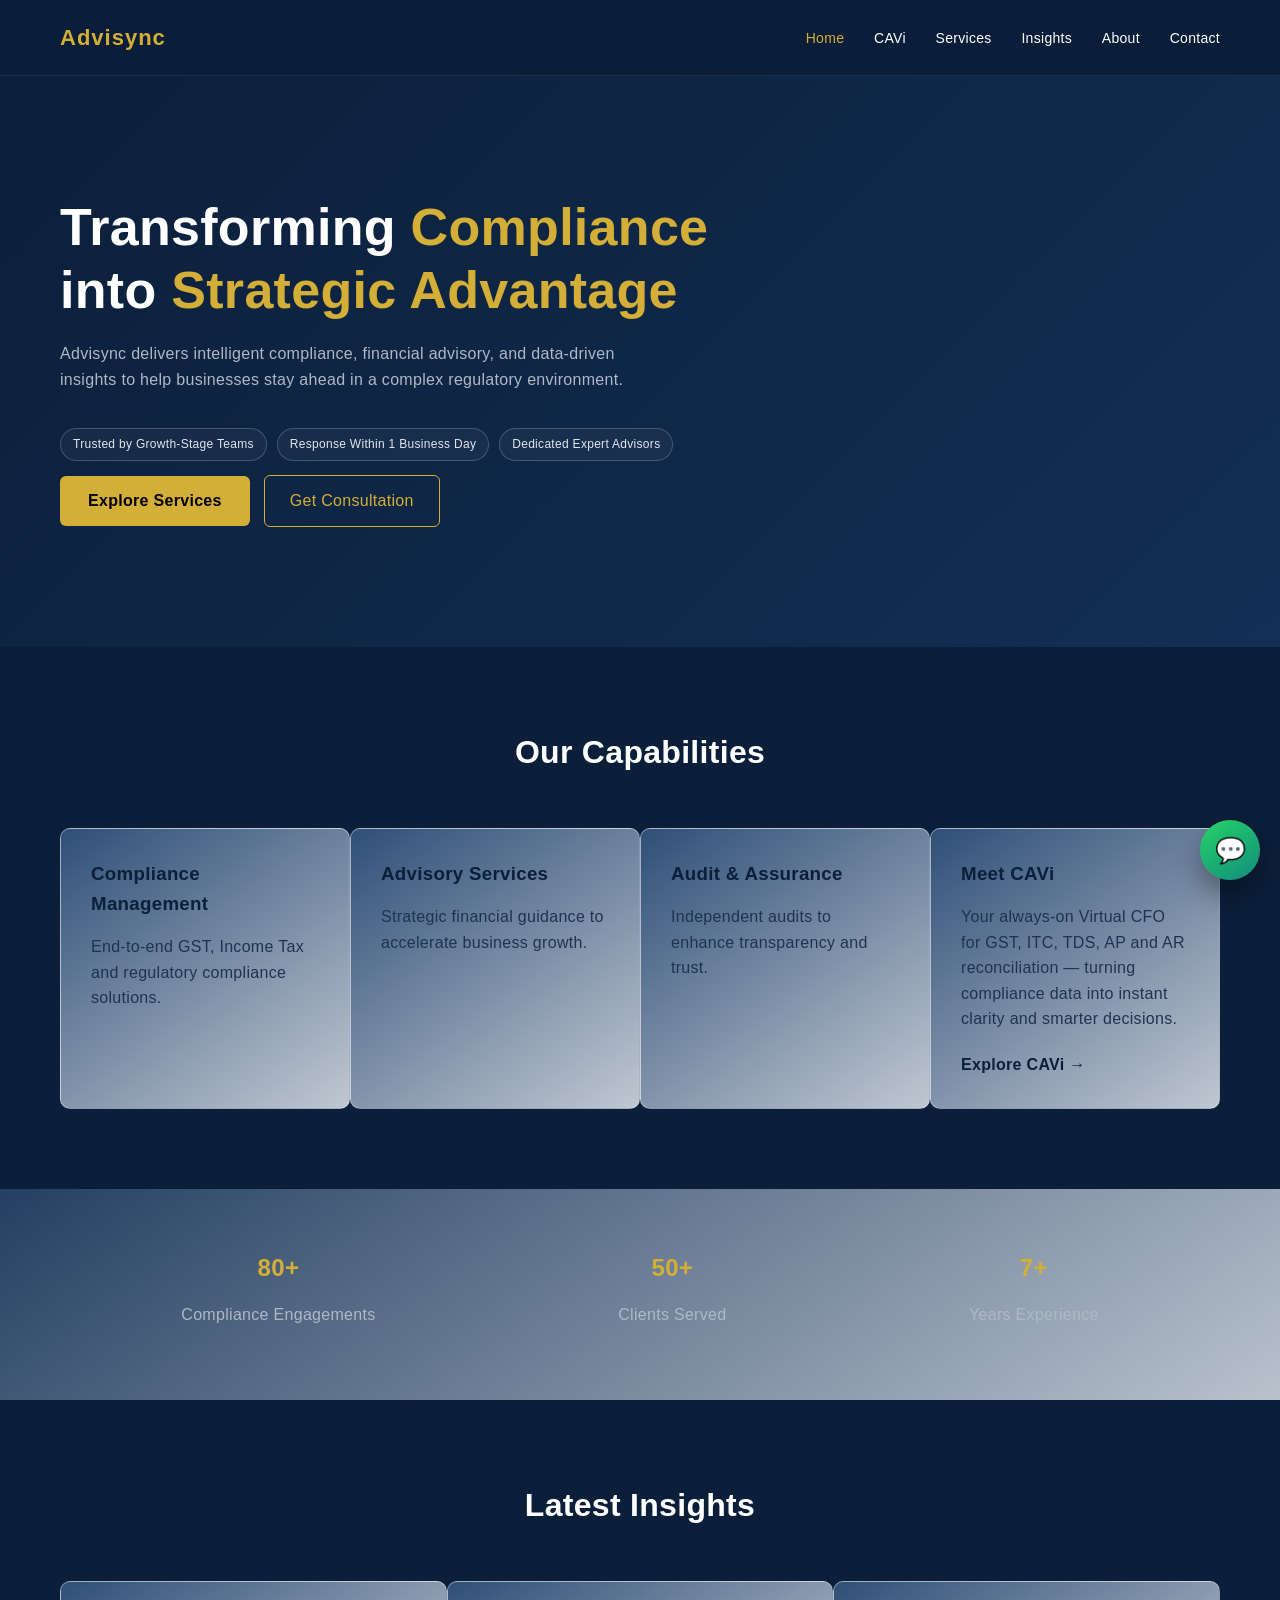
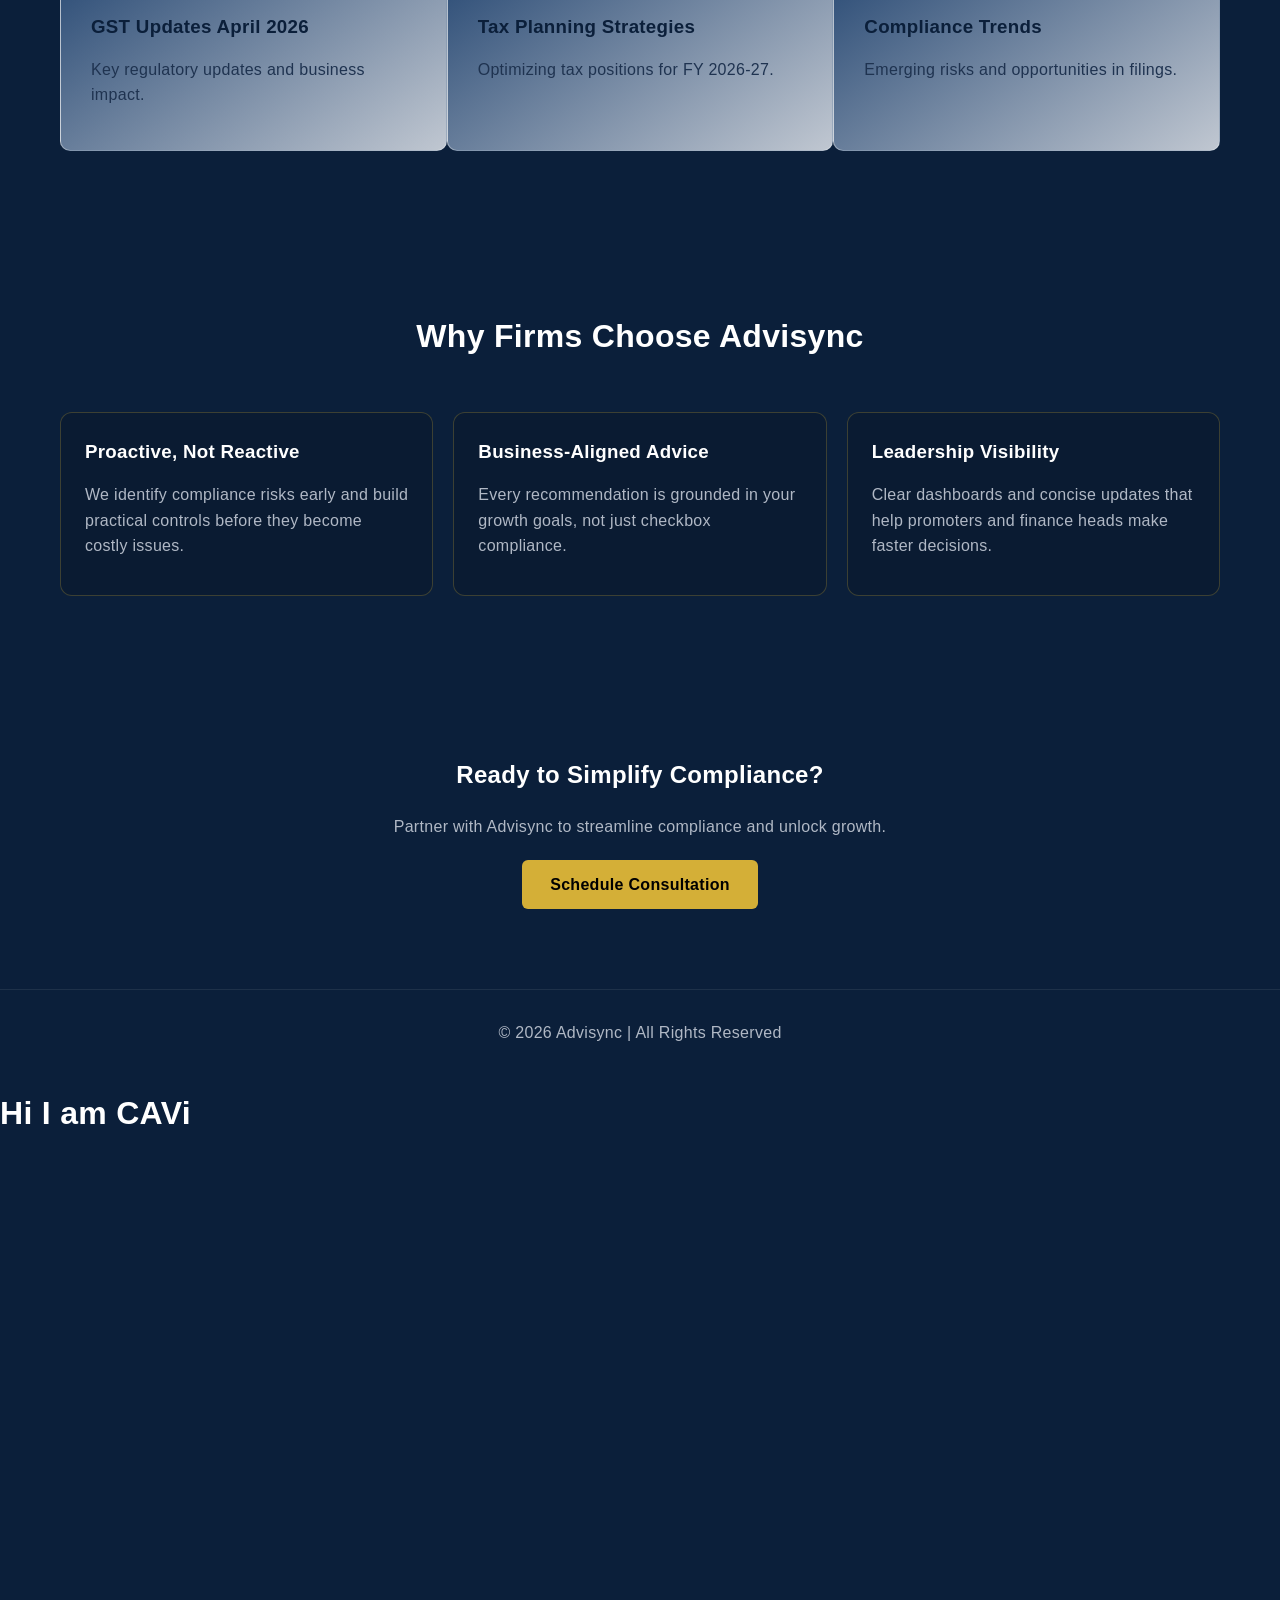
==== commit 6e3c3b85: "Enhance iframe with width and height attributes Updated iframe attributes for better display." ====
--- a/index.html
+++ b/index.html
@@ -202,7 +202,9 @@
 <script src="/script.js"></script>
 </body>
     <h1>Hi I am CAVi</h1>
-<iframe src="https://embed.liveavatar.com/v1/5b221832-e2c0-427c-99fa-3755a11f98a5?orientation=vertical" allow="microphone" title="LiveAvatar Embed" style="aspect-ratio: 9/16;"></iframe>
+<iframe src="https://embed.liveavatar.com/v1/5b221832-e2c0-427c-99fa-3755a11f98a5?orientation=vertical" allow="microphone" title="LiveAvatar Embed" width="100%"
+        height="750"
+        style="border:none; border-radius:20px;"></iframe>
 </body>
 
 </html>
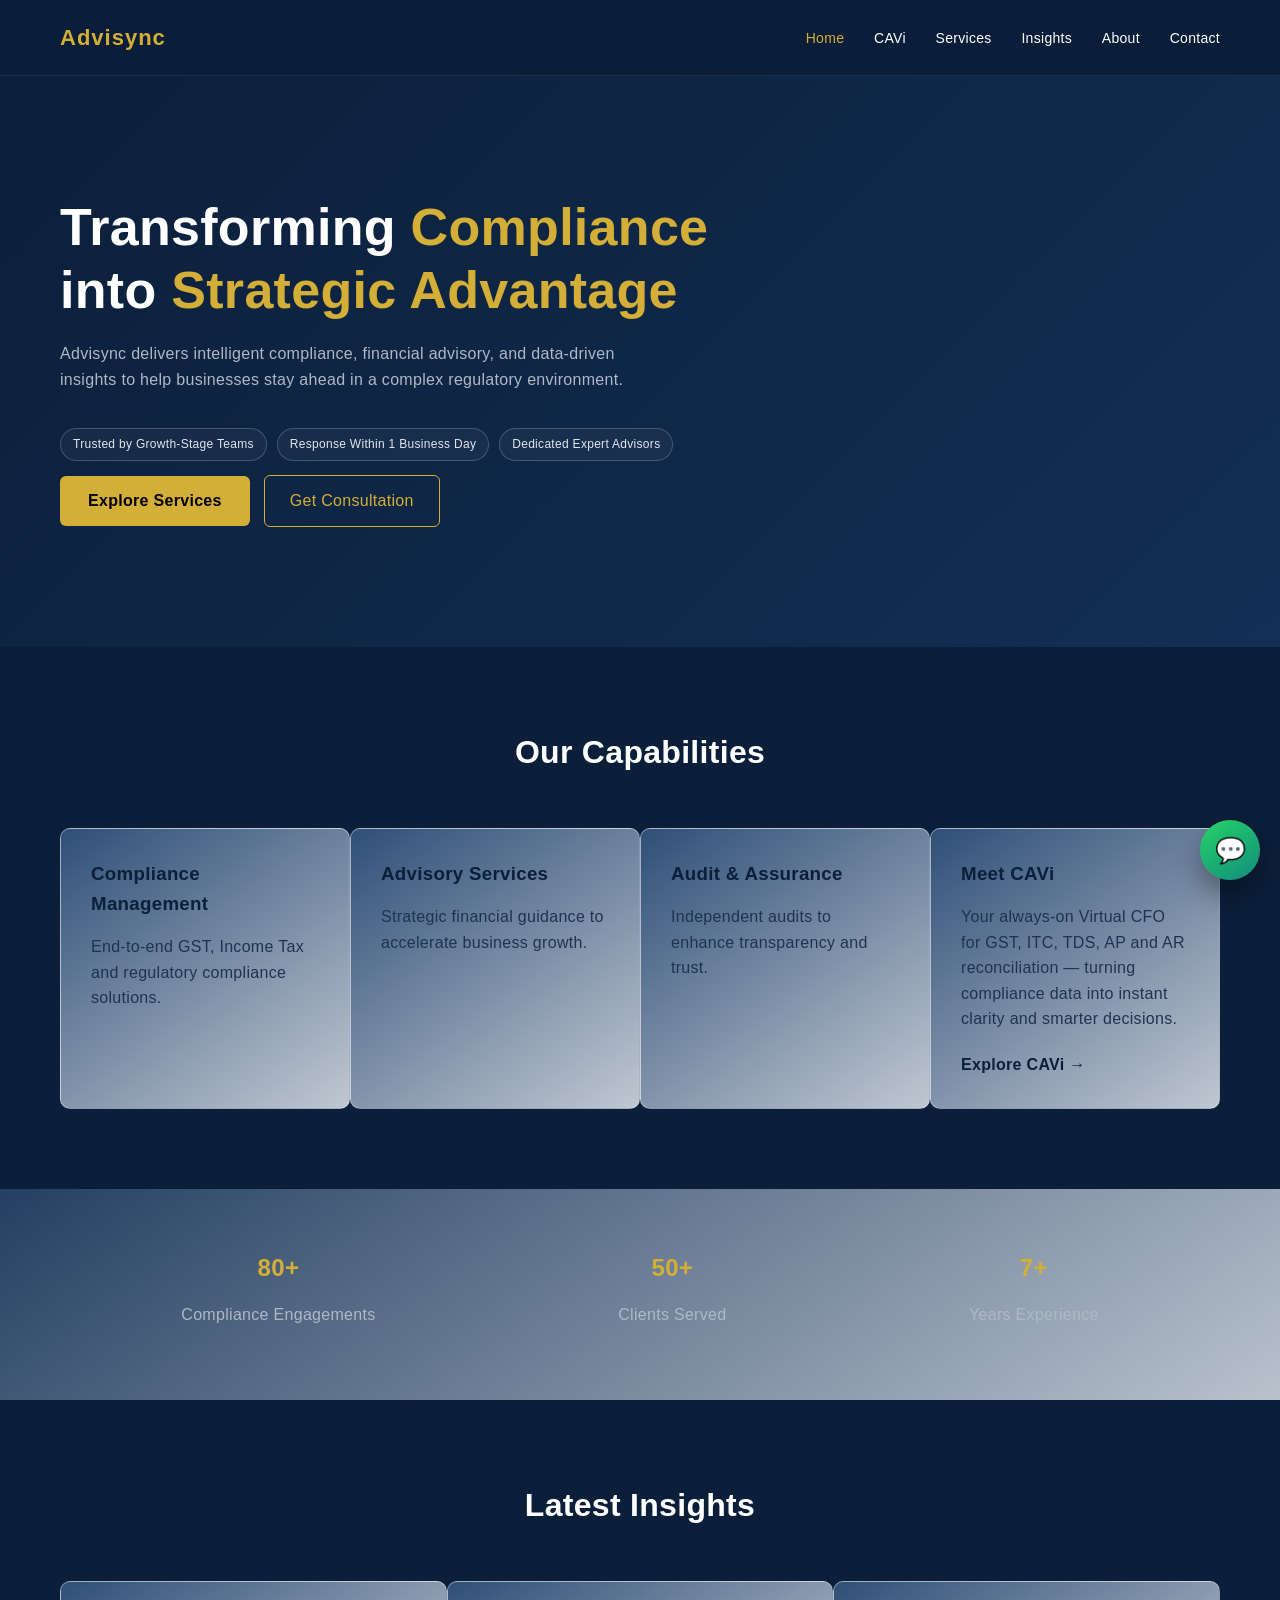
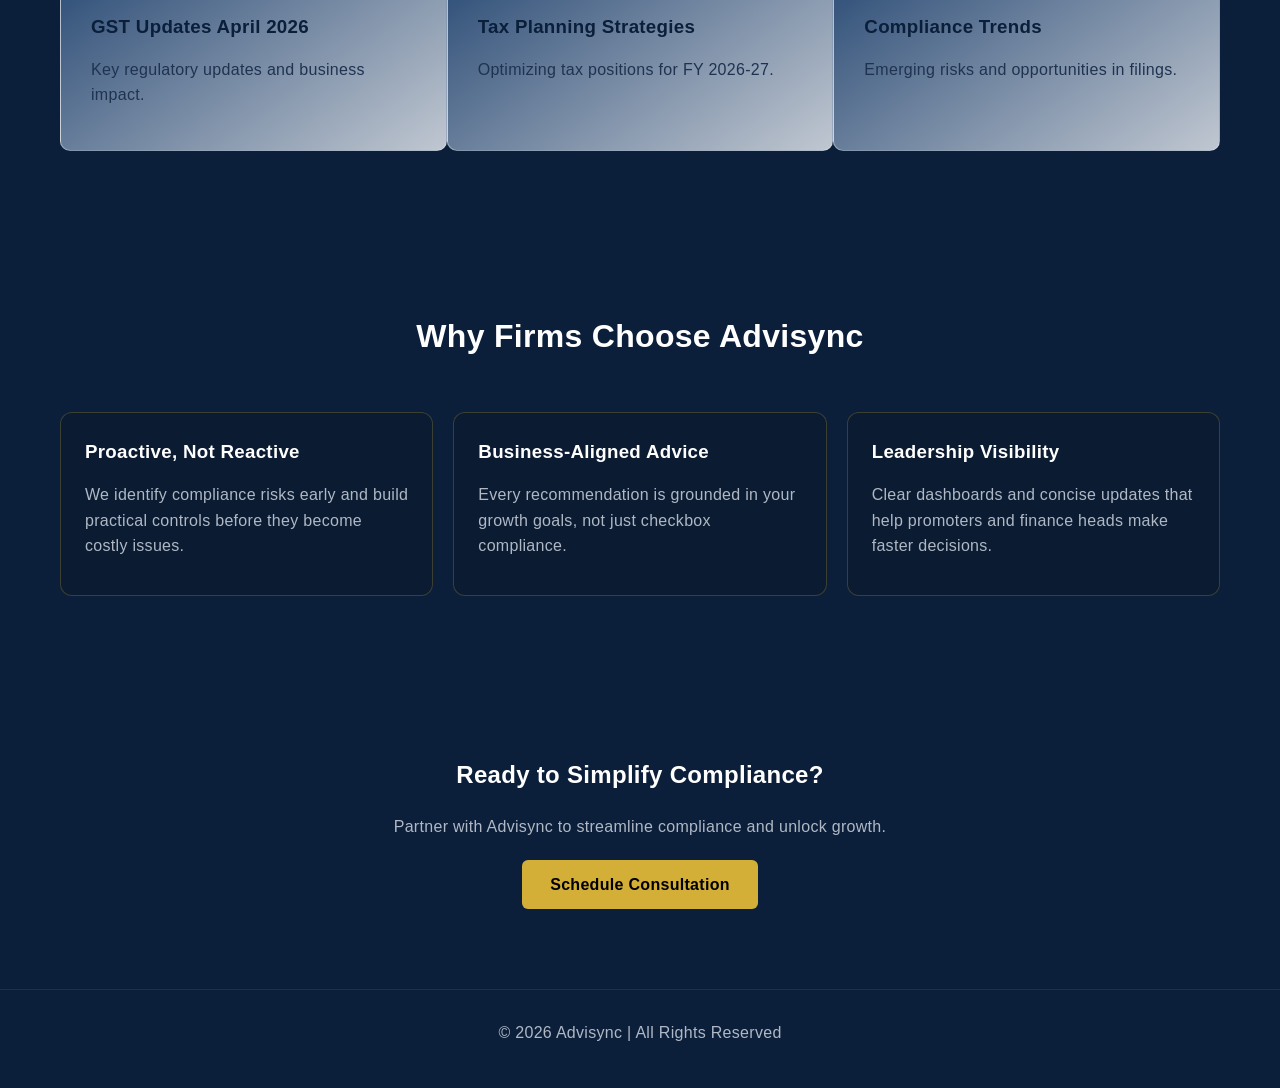
==== commit 271b9aeb: "Fix CAVi card navigation" ====
--- a/index.html
+++ b/index.html
@@ -89,11 +89,11 @@
             <p>Independent audits to enhance transparency and trust.</p>
         </div>
 
-        <a class="card card-link" href="cavi.html" aria-label="Learn more about CAVi">
+        <div class="card capability-card">
             <h3>Meet CAVi</h3>
             <p>Your always-on Virtual CFO for GST, ITC, TDS, AP and AR reconciliation — turning compliance data into instant clarity and smarter decisions.</p>
-            <span>Explore CAVi →</span>
-        </a>
+            <a class="card-cta" href="/cavi.html" aria-label="Explore CAVi page">Explore CAVi →</a>
+        </div>
 
     </div>
 </section>
@@ -201,10 +201,4 @@
 </div>
 <script src="/script.js"></script>
 </body>
-    <h1>Hi I am CAVi</h1>
-<iframe src="https://embed.liveavatar.com/v1/5b221832-e2c0-427c-99fa-3755a11f98a5?orientation=vertical" allow="microphone" title="LiveAvatar Embed" width="100%"
-        height="750"
-        style="border:none; border-radius:20px;"></iframe>
-</body>
-
 </html>
--- a/styles.css
+++ b/styles.css
@@ -285,20 +285,34 @@
     box-shadow: 0 10px 25px rgba(0,0,0,0.4);
 }
 
-.card-link {
-    display: block;
-    color: inherit;
-    text-decoration: none;
-}
-
-.card-link span {
-    display: inline-block;
+.capability-card {
+    position: relative;
+}
+
+.card-cta {
+    display: inline-flex;
     margin-top: 8px;
     color: var(--navy);
     font-weight: 700;
-}
-
-.card-link:focus-visible {
+    text-decoration: none;
+}
+
+.card-cta::after {
+    content: "";
+    position: absolute;
+    inset: 0;
+    border-radius: 10px;
+}
+
+.card-cta:hover {
+    color: #000000;
+}
+
+.card-cta:focus-visible {
+    outline: none;
+}
+
+.card-cta:focus-visible::after {
     outline: 3px solid var(--gold);
     outline-offset: 4px;
 }
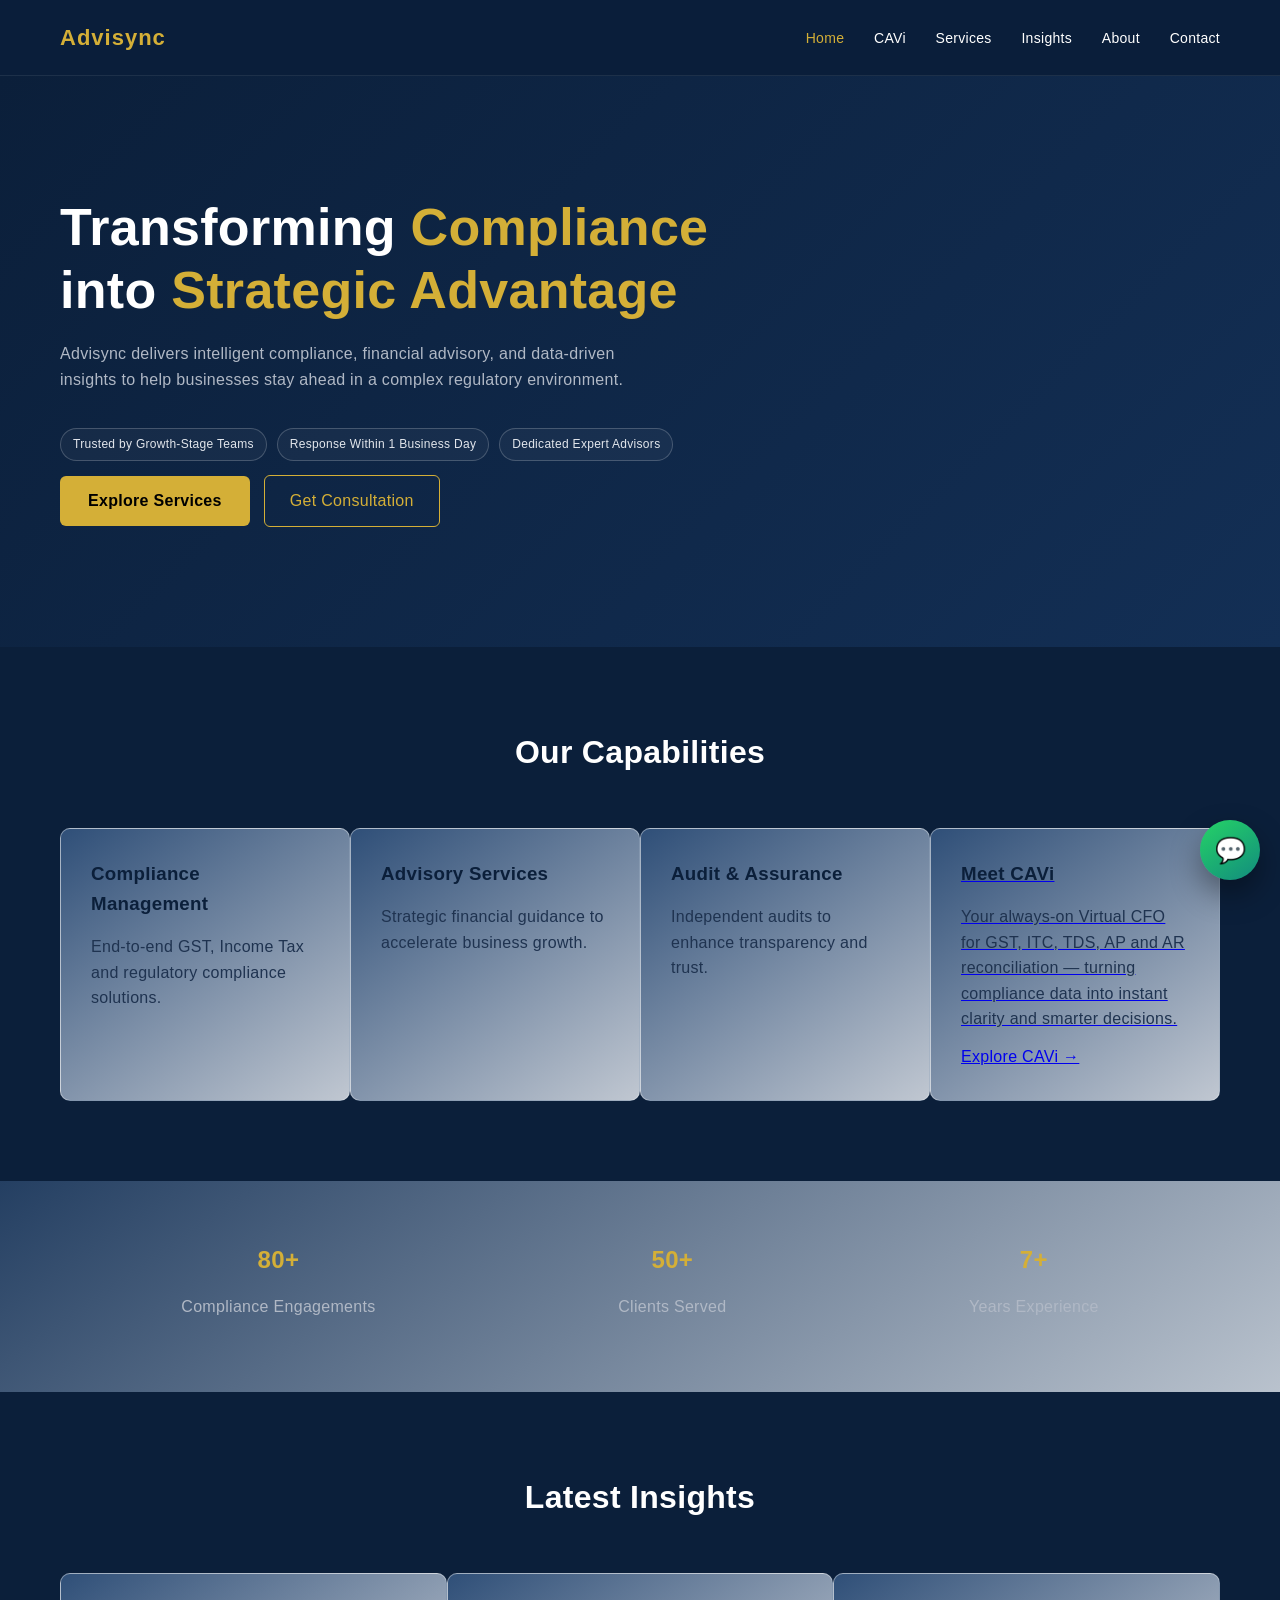
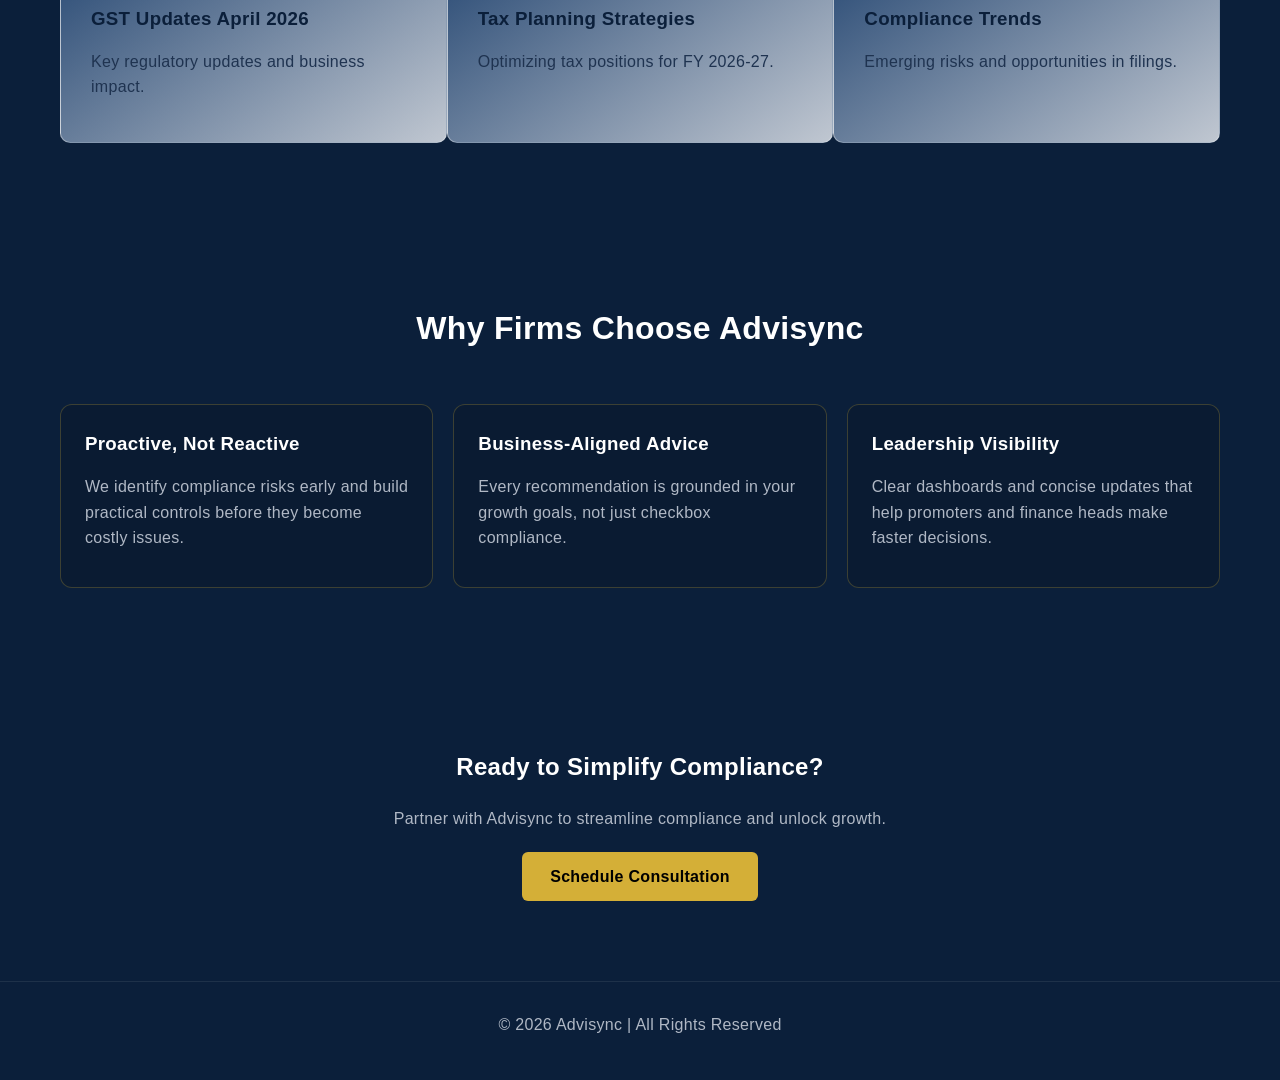
==== commit afee92d1: "Remove header and iframe from index.html Removed greeting header and iframe embed from the body." ====
--- a/index.html
+++ b/index.html
@@ -89,11 +89,11 @@
             <p>Independent audits to enhance transparency and trust.</p>
         </div>
 
-        <div class="card capability-card">
+        <a class="card card-link" href="cavi.html" aria-label="Learn more about CAVi">
             <h3>Meet CAVi</h3>
             <p>Your always-on Virtual CFO for GST, ITC, TDS, AP and AR reconciliation — turning compliance data into instant clarity and smarter decisions.</p>
-            <a class="card-cta" href="/cavi.html" aria-label="Explore CAVi page">Explore CAVi →</a>
-        </div>
+            <span>Explore CAVi →</span>
+        </a>
 
     </div>
 </section>
@@ -201,4 +201,5 @@
 </div>
 <script src="/script.js"></script>
 </body>
+
 </html>
